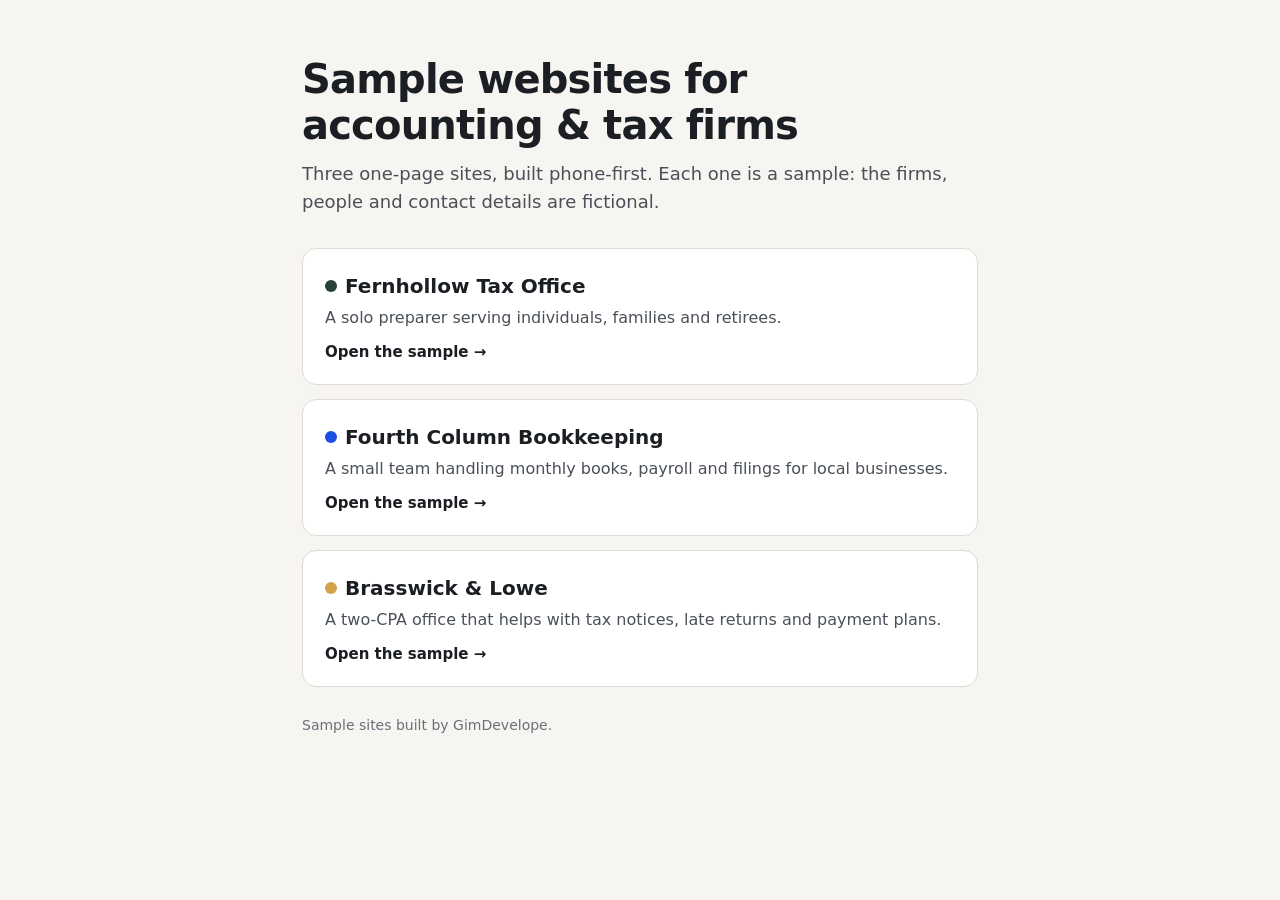
==== index.html @ d991d268 "Add three sample one-page sites for accounting and tax firms" ====
<!doctype html>
<html lang="en"><head><meta charset="utf-8"><meta name="viewport" content="width=device-width, initial-scale=1">
<meta name="robots" content="noindex,nofollow"><title>Sample websites for accounting &amp; tax firms</title>
<style>
*{box-sizing:border-box}body{margin:0;font-family:system-ui,-apple-system,"Segoe UI",Roboto,sans-serif;background:#f6f5f1;color:#1b1f24;line-height:1.55}
main{max-width:720px;margin:0 auto;padding:56px 22px 72px}h1{font-size:clamp(28px,6vw,40px);line-height:1.15;margin:0 0 12px;letter-spacing:-.02em}
p.lead{font-size:18px;color:#4a5058;margin:0 0 32px}a.card{display:block;text-decoration:none;color:inherit;background:#fff;border:1px solid #dedbd2;border-radius:14px;padding:22px 22px 20px;margin-bottom:14px}
a.card:hover,a.card:focus-visible{border-color:#1b1f24;outline:none}a.card b{display:block;font-size:20px;margin-bottom:4px}a.card span{color:#4a5058;font-size:16px}a.card i{display:block;margin-top:10px;font-style:normal;font-weight:600;font-size:15px}
.sw{display:inline-block;width:12px;height:12px;border-radius:50%;margin-right:8px;vertical-align:1px}footer{margin-top:28px;font-size:14px;color:#6a7079}
</style></head><body><main>
<h1>Sample websites for accounting &amp; tax firms</h1>
<p class="lead">Three one-page sites, built phone-first. Each one is a sample: the firms, people and contact details are fictional.</p>
<a class="card" href="fernhollow/"><b><span class="sw" style="background:#27433a"></span>Fernhollow Tax Office</b><span>A solo preparer serving individuals, families and retirees.</span><i>Open the sample &rarr;</i></a>
<a class="card" href="fourth-column/"><b><span class="sw" style="background:#1b4fe4"></span>Fourth Column Bookkeeping</b><span>A small team handling monthly books, payroll and filings for local businesses.</span><i>Open the sample &rarr;</i></a>
<a class="card" href="brasswick-lowe/"><b><span class="sw" style="background:#d2a24c"></span>Brasswick &amp; Lowe</b><span>A two-CPA office that helps with tax notices, late returns and payment plans.</span><i>Open the sample &rarr;</i></a>
<footer>Sample sites built by GimDevelope.</footer>
</main></body></html>
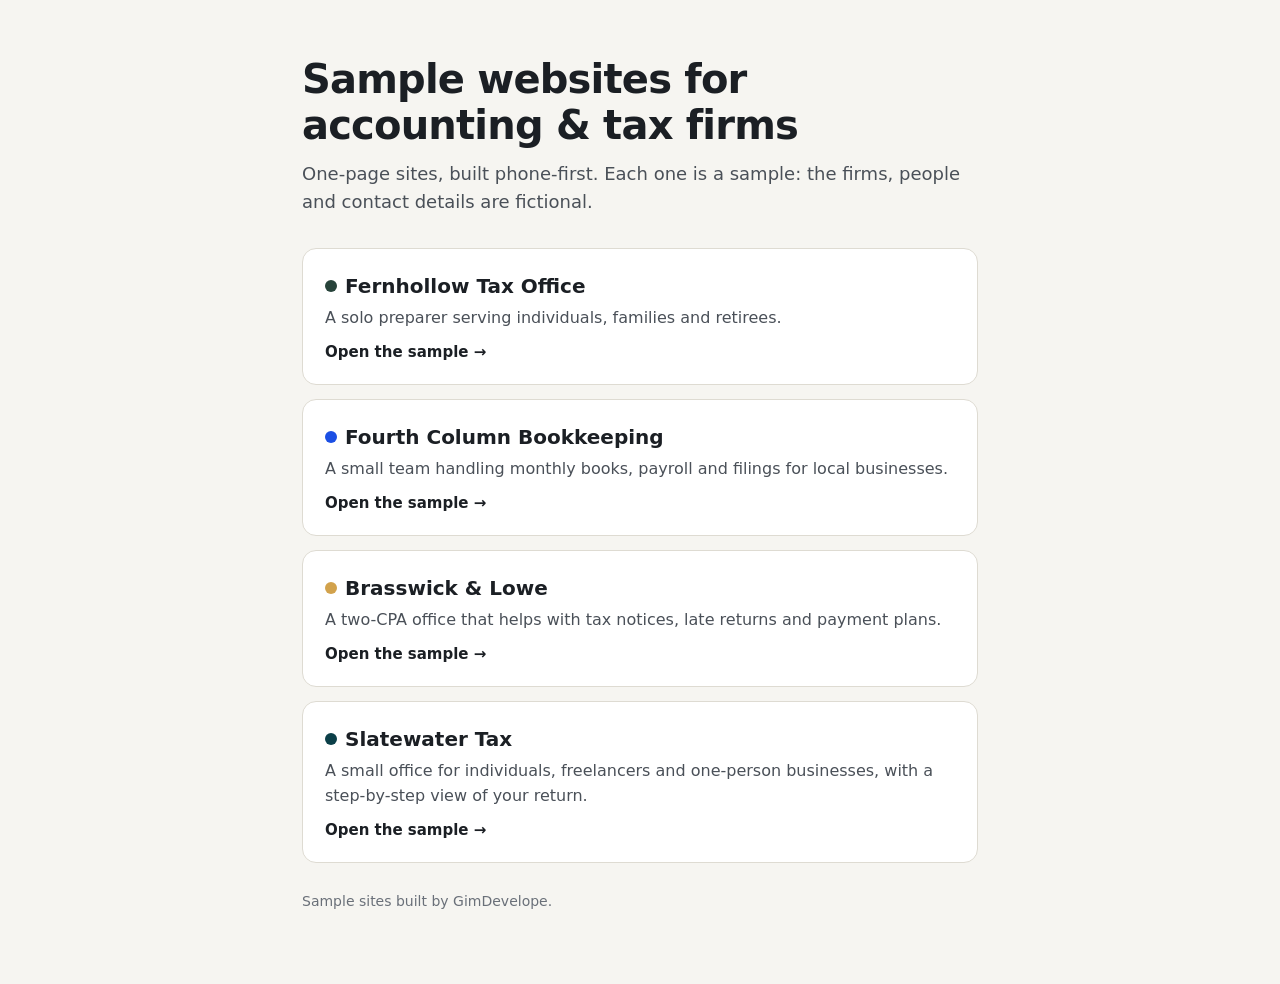
==== commit 23023870: "Add Slatewater Tax sample" ====
--- a/index.html
+++ b/index.html
@@ -9,9 +9,10 @@
 .sw{display:inline-block;width:12px;height:12px;border-radius:50%;margin-right:8px;vertical-align:1px}footer{margin-top:28px;font-size:14px;color:#6a7079}
 </style></head><body><main>
 <h1>Sample websites for accounting &amp; tax firms</h1>
-<p class="lead">Three one-page sites, built phone-first. Each one is a sample: the firms, people and contact details are fictional.</p>
+<p class="lead">One-page sites, built phone-first. Each one is a sample: the firms, people and contact details are fictional.</p>
 <a class="card" href="fernhollow/"><b><span class="sw" style="background:#27433a"></span>Fernhollow Tax Office</b><span>A solo preparer serving individuals, families and retirees.</span><i>Open the sample &rarr;</i></a>
 <a class="card" href="fourth-column/"><b><span class="sw" style="background:#1b4fe4"></span>Fourth Column Bookkeeping</b><span>A small team handling monthly books, payroll and filings for local businesses.</span><i>Open the sample &rarr;</i></a>
 <a class="card" href="brasswick-lowe/"><b><span class="sw" style="background:#d2a24c"></span>Brasswick &amp; Lowe</b><span>A two-CPA office that helps with tax notices, late returns and payment plans.</span><i>Open the sample &rarr;</i></a>
+<a class="card" href="slatewater-tax/"><b><span class="sw" style="background:#0b3f48"></span>Slatewater Tax</b><span>A small office for individuals, freelancers and one-person businesses, with a step-by-step view of your return.</span><i>Open the sample &rarr;</i></a>
 <footer>Sample sites built by GimDevelope.</footer>
 </main></body></html>
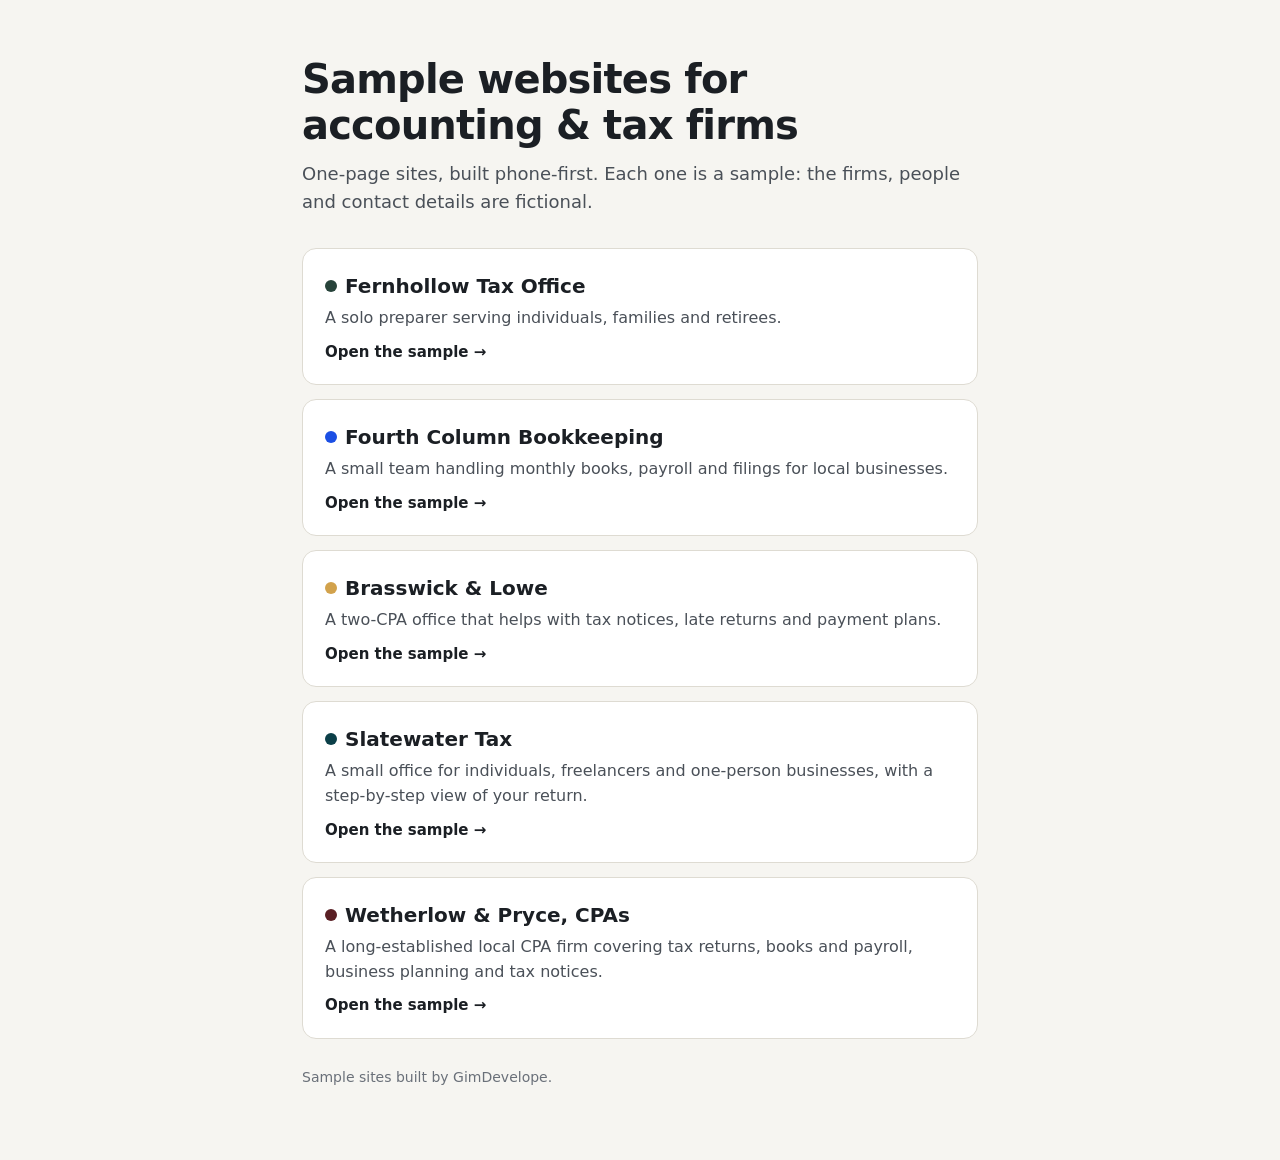
==== commit 73a98ba7: "Add Wetherlow & Pryce sample" ====
--- a/index.html
+++ b/index.html
@@ -14,5 +14,6 @@
 <a class="card" href="fourth-column/"><b><span class="sw" style="background:#1b4fe4"></span>Fourth Column Bookkeeping</b><span>A small team handling monthly books, payroll and filings for local businesses.</span><i>Open the sample &rarr;</i></a>
 <a class="card" href="brasswick-lowe/"><b><span class="sw" style="background:#d2a24c"></span>Brasswick &amp; Lowe</b><span>A two-CPA office that helps with tax notices, late returns and payment plans.</span><i>Open the sample &rarr;</i></a>
 <a class="card" href="slatewater-tax/"><b><span class="sw" style="background:#0b3f48"></span>Slatewater Tax</b><span>A small office for individuals, freelancers and one-person businesses, with a step-by-step view of your return.</span><i>Open the sample &rarr;</i></a>
+<a class="card" href="wetherlow-pryce/"><b><span class="sw" style="background:#5a1f24"></span>Wetherlow &amp; Pryce, CPAs</b><span>A long-established local CPA firm covering tax returns, books and payroll, business planning and tax notices.</span><i>Open the sample &rarr;</i></a>
 <footer>Sample sites built by GimDevelope.</footer>
 </main></body></html>
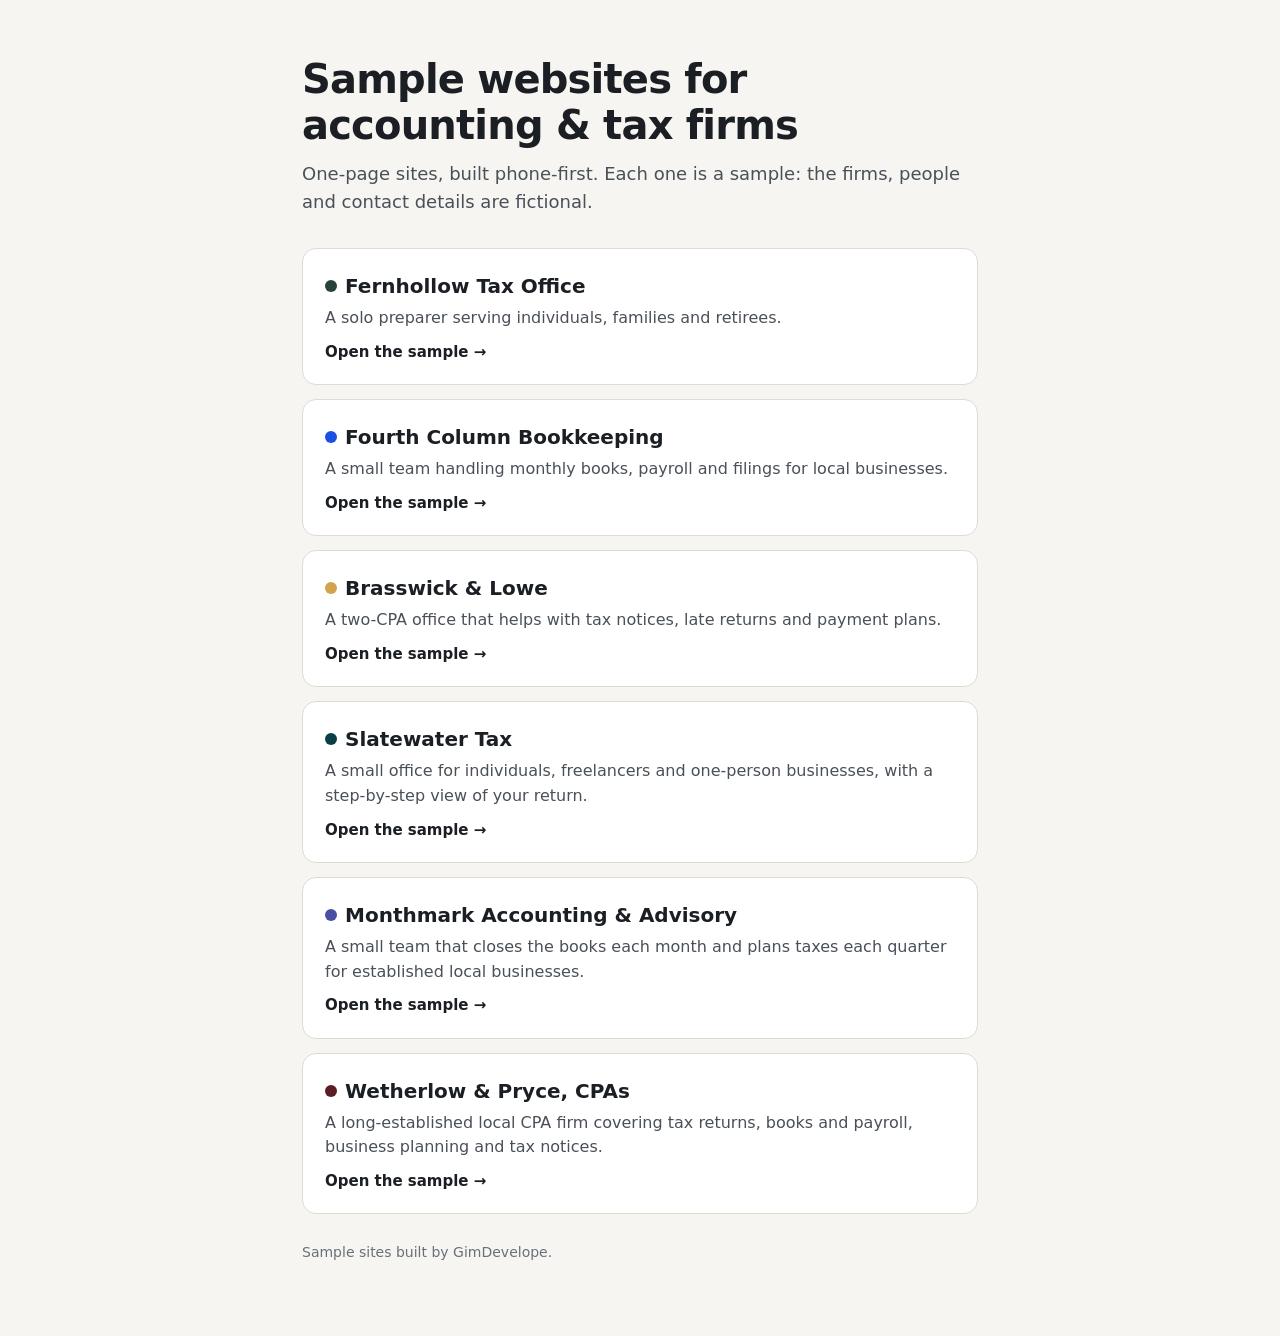
==== commit 3ba558d9: "Add Monthmark sample" ====
--- a/index.html
+++ b/index.html
@@ -14,6 +14,7 @@
 <a class="card" href="fourth-column/"><b><span class="sw" style="background:#1b4fe4"></span>Fourth Column Bookkeeping</b><span>A small team handling monthly books, payroll and filings for local businesses.</span><i>Open the sample &rarr;</i></a>
 <a class="card" href="brasswick-lowe/"><b><span class="sw" style="background:#d2a24c"></span>Brasswick &amp; Lowe</b><span>A two-CPA office that helps with tax notices, late returns and payment plans.</span><i>Open the sample &rarr;</i></a>
 <a class="card" href="slatewater-tax/"><b><span class="sw" style="background:#0b3f48"></span>Slatewater Tax</b><span>A small office for individuals, freelancers and one-person businesses, with a step-by-step view of your return.</span><i>Open the sample &rarr;</i></a>
+<a class="card" href="monthmark/"><b><span class="sw" style="background:#4a4fa3"></span>Monthmark Accounting &amp; Advisory</b><span>A small team that closes the books each month and plans taxes each quarter for established local businesses.</span><i>Open the sample &rarr;</i></a>
 <a class="card" href="wetherlow-pryce/"><b><span class="sw" style="background:#5a1f24"></span>Wetherlow &amp; Pryce, CPAs</b><span>A long-established local CPA firm covering tax returns, books and payroll, business planning and tax notices.</span><i>Open the sample &rarr;</i></a>
 <footer>Sample sites built by GimDevelope.</footer>
 </main></body></html>
